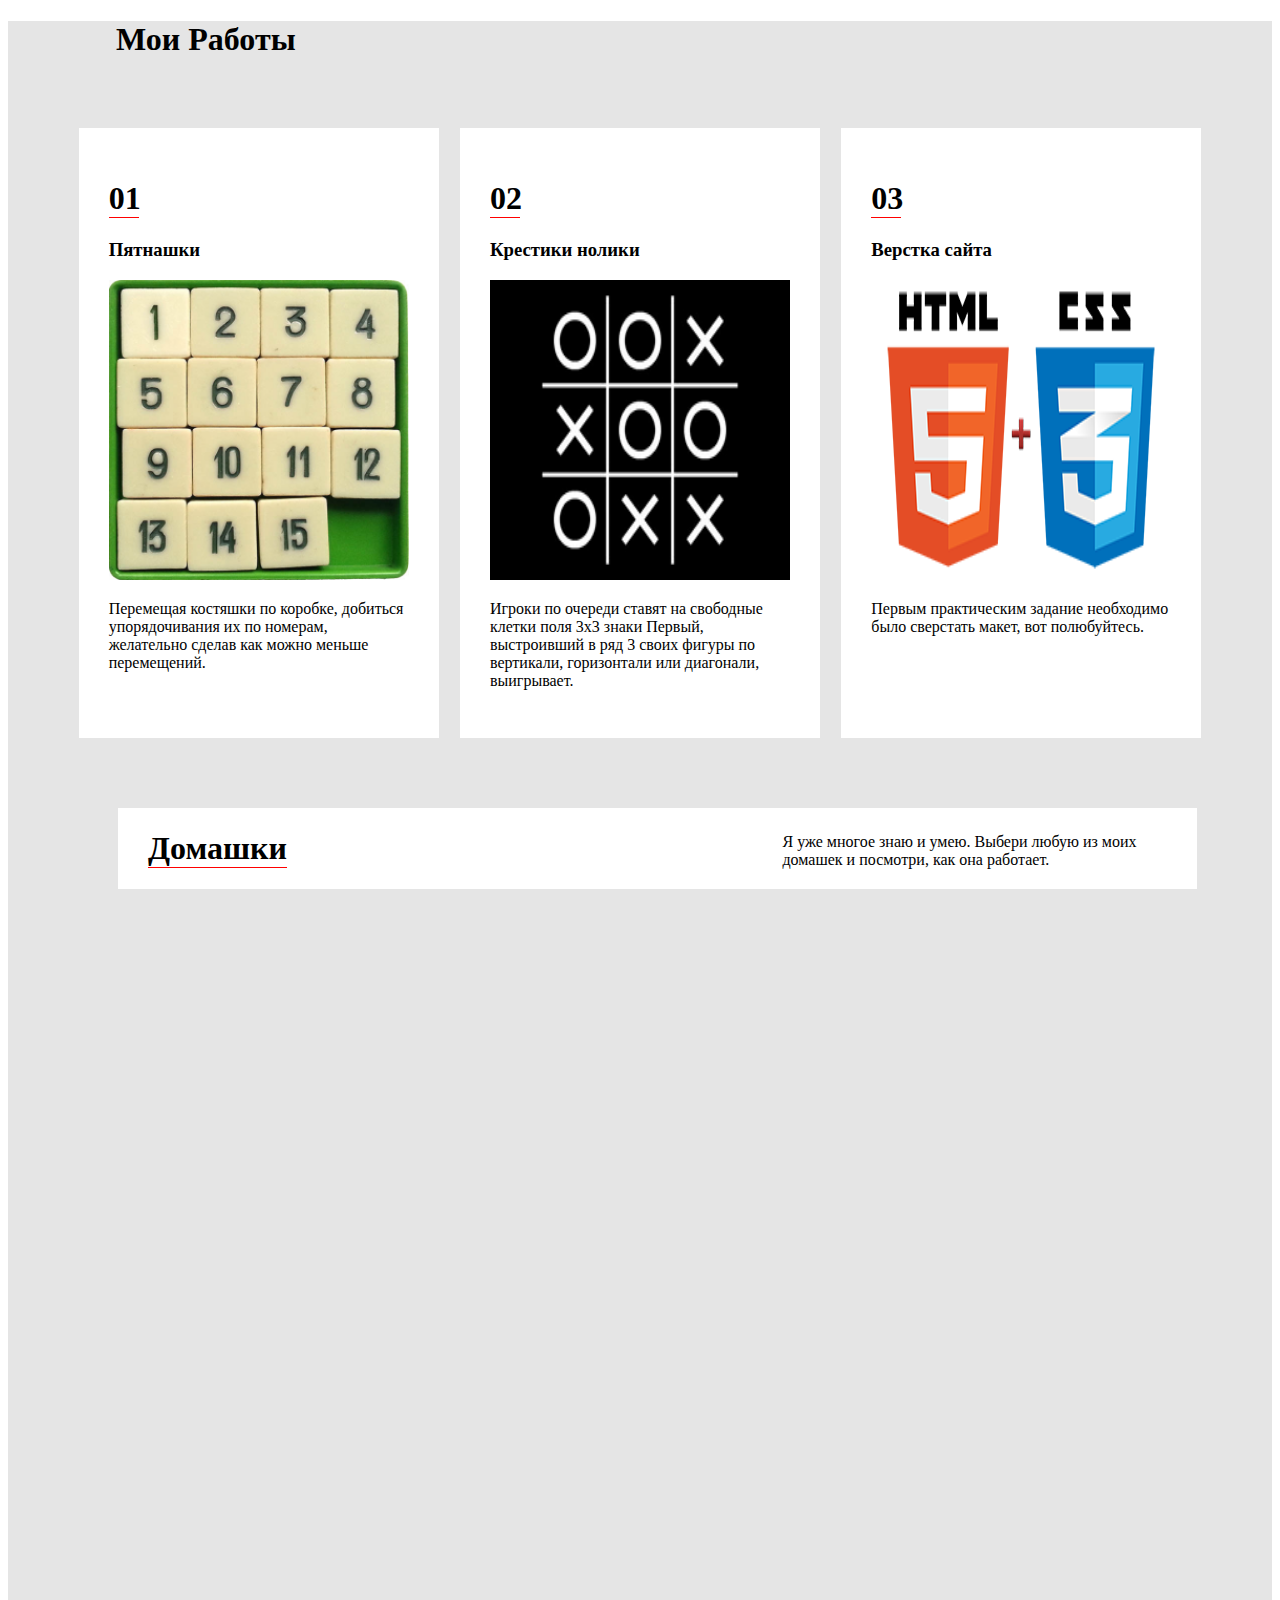
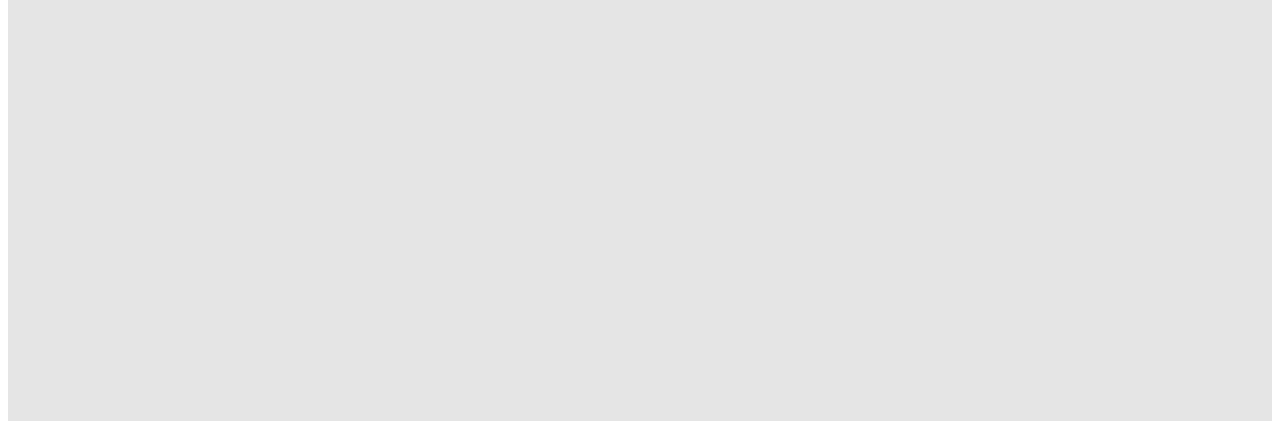
==== untitled14 Portfolio/index.html @ c2953cc2 "Team-Maekup" ====
<!doctype html>
<html lang="en">
<head>
    <meta charset="UTF-8">
    <meta name="viewport"
          content="width=device-width, user-scalable=no, initial-scale=1.0, maximum-scale=1.0, minimum-scale=1.0">
    <meta http-equiv="X-UA-Compatible" content="ie=edge">
    <title>Portfolio</title>
    <link rel="stylesheet" href="css/style.css">
</head>
<body>
<div id="wrapper">
    <h1 id="h1Wrap"> Мои Работы</h1>
    <div id="slider">

   <div class="slide" id="slide1">
     <h1> 01</h1>
       <h3> Пятнашки</h3>
       <img src="img/15-figurnaja-3-1-5-2.png">
       <p>Перемещая костяшки по коробке, добиться упорядочивания их по номерам, желательно сделав как можно меньше перемещений.</p>

   </div>
        <div class="slide" id="slide2">
            <h1> 02</h1>
            <h3> Крестики нолики</h3>
            <img src="img/krestikinoliki.jpg">
            <p>Игроки по очереди ставят на свободные клетки поля 3х3 знаки  Первый, выстроивший в ряд 3 своих фигуры
                по вертикали, горизонтали или диагонали, выигрывает.</p>


    </div>
        <div class="slide" id="slide3">
            <h1> 03</h1>
            <h3> Верстка сайта</h3>
            <img src="img/html5.png.pagespeed.ce.xBQrgJBZOT.png">
            <p>  Первым практическим задание необходимо было сверстать макет, вот полюбуйтесь.</p>

        </div>
      </div>
    <div id="container">
        <div id="contain_text">
            <h1 id="ConteinerH1"> Домашки</h1>
            <p id="container_p"> Я уже многое знаю и умею. Выбери любую из моих домашек и посмотри, как она работает.</p>
        </div>
        <iframe src="index.html2.html" id="iframe1"></iframe>
        <iframe src="tic%20tac%20toe.html" id="tic_tac"></iframe>
        <iframe src="markap.html" id="marcap"> </iframe>
        <p id="p"> </p>

    </div>
    </div>

<script src="js/js.js"></script>
</body>
</html>
---- untitled14 Portfolio/css/style.css ----
#wrapper{
    width: 100%;
    height: 2000px;
    margin: 0 auto;
    background: #E5E5E5;
}
#h1Wrap{
    margin-left: 108px;

}
.slide h1 {
    border-bottom: 1px solid red;
    width: 30px;

}

#slider {
  margin: 50px;
    padding: 10px;
    display: flex;
    flex-direction: row;
    justify-content: space-around;

}
.slide{
    background: white;
    width: 300px;
    height: 550px;
    padding: 30px;
    margin: 10px;
}
.slide img{
    height: 300px;
    width: 300px;
}
.slide:hover{
    border-left: 5px solid red;

}

#contain_text{
    display: flex;
    justify-content: space-between;
    flex-direction: row;
    background: white;
    width: 85.4%;
    margin-left: 110px;

}
#contain_text p{
    margin-top: 25px;
    margin-right: 15px;
    width: 400px;
}
#contain_text h1{
    margin-left: 30px;
    border-bottom: 1px solid red;
}
#iframe1{
    height: 500px;
    width: 500px;
    margin: 100px 500px;
    display: none;

}
#tic_tac{
    width: 500px;
    height: 500px;
    background: white;
    margin-left: 500px;
    margin-top: 50px;
    display: none;
}
#marcap{
    width: 100%;
    height: 2500px;
    margin-top: 20px;
    display: none;

}
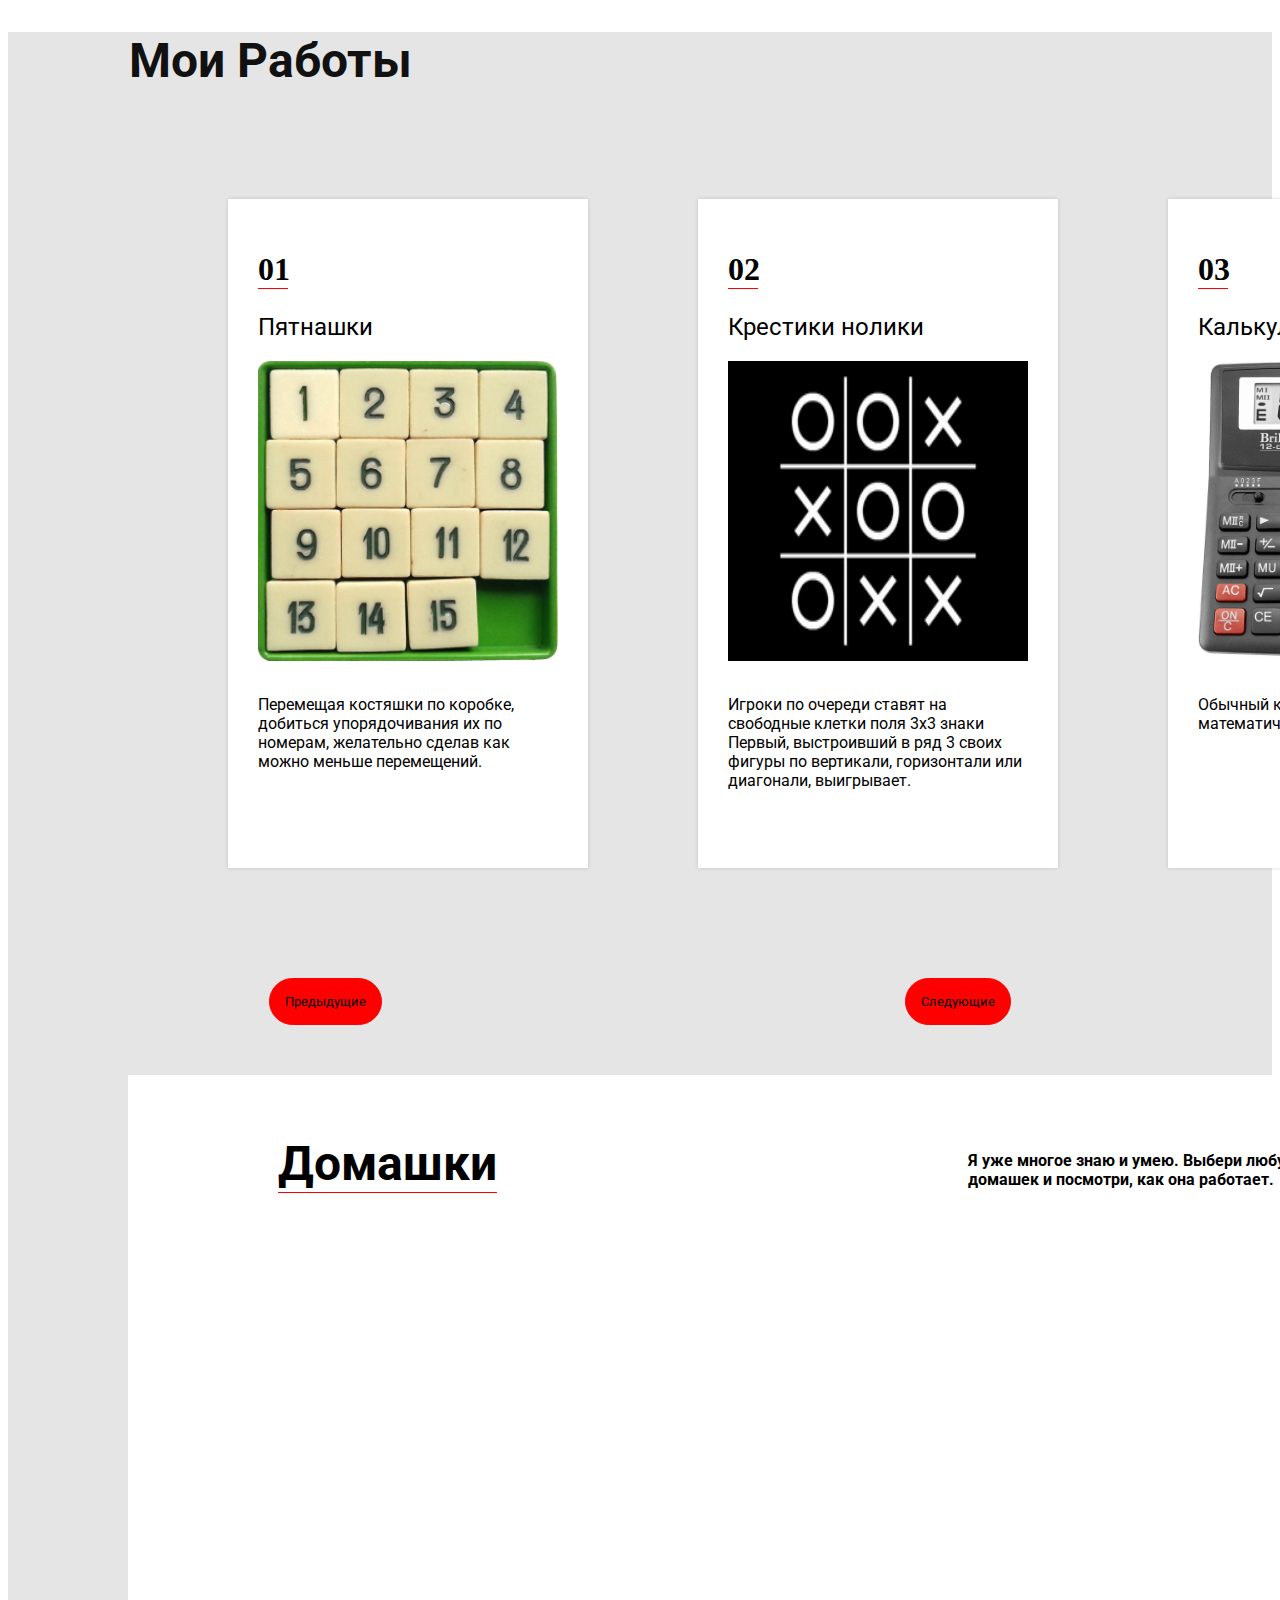
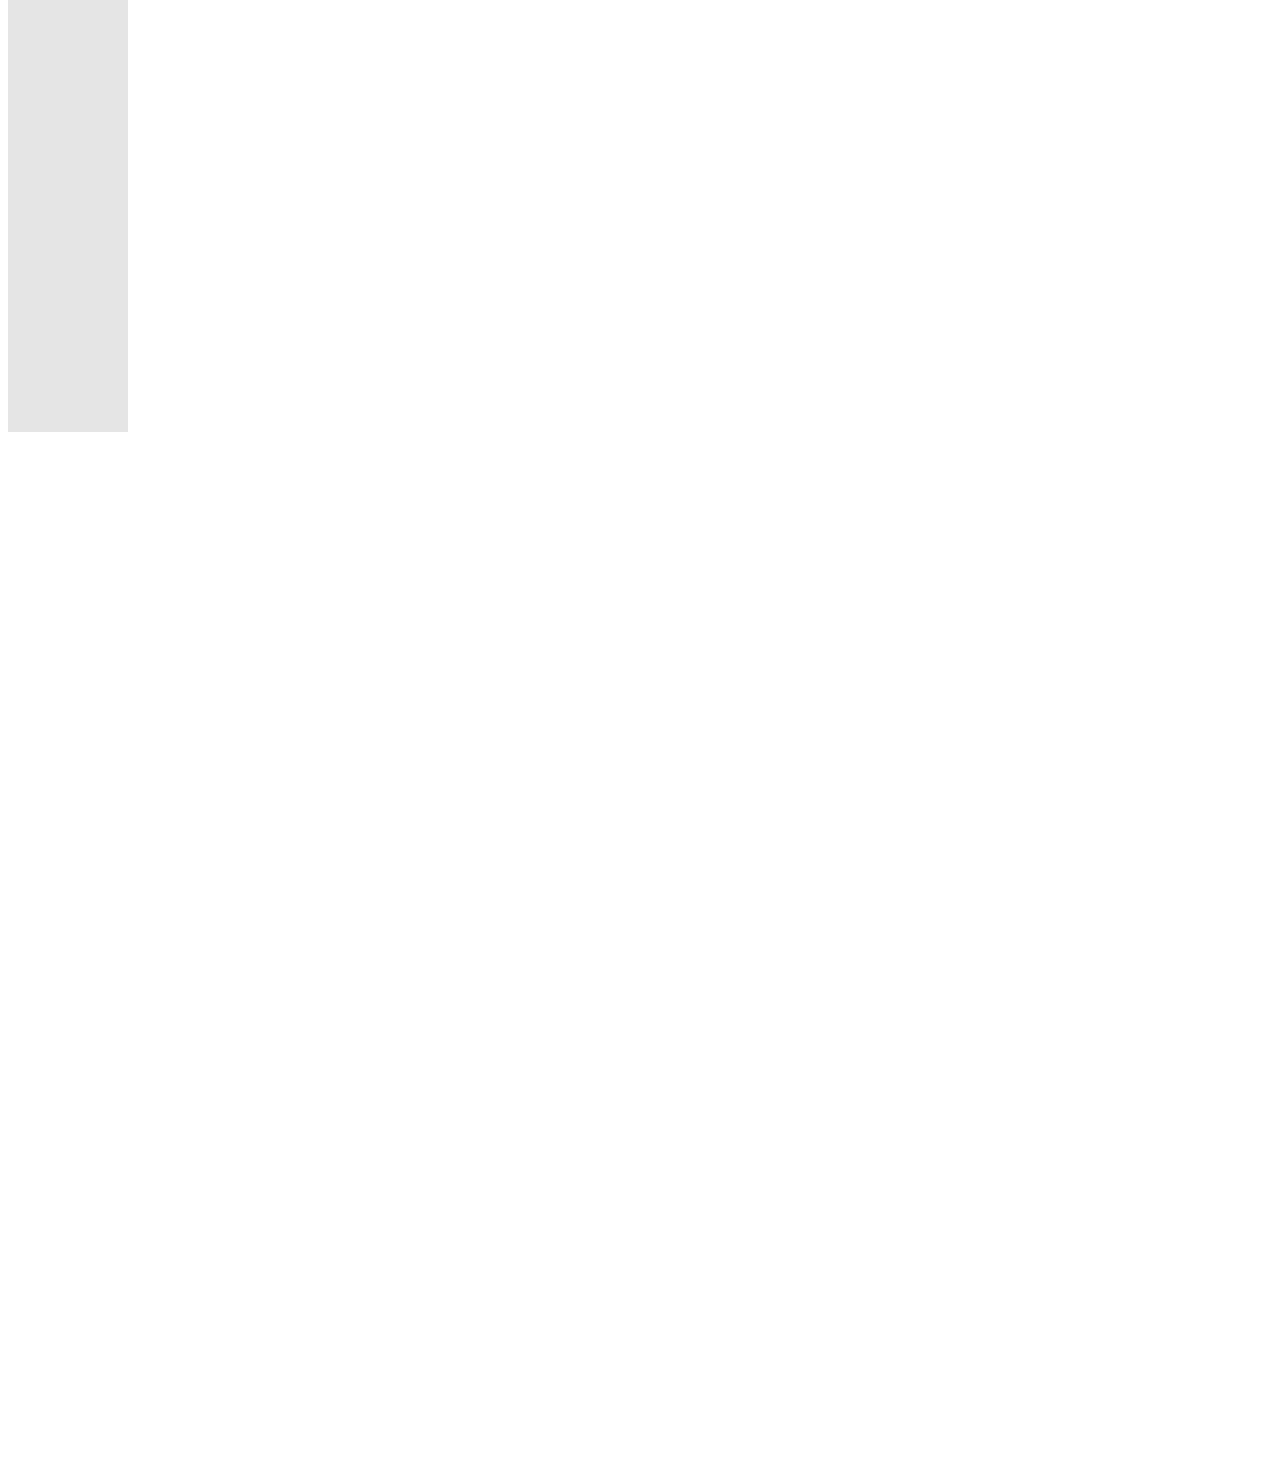
==== commit 3bc2e8b2: "Team-Markup" ====
--- a/untitled14 Portfolio/index.html
+++ b/untitled14 Portfolio/index.html
@@ -7,48 +7,79 @@
     <meta http-equiv="X-UA-Compatible" content="ie=edge">
     <title>Portfolio</title>
     <link rel="stylesheet" href="css/style.css">
+    <link href="https://fonts.googleapis.com/css?family=Roboto" rel="stylesheet">
 </head>
 <body>
 <div id="wrapper">
     <h1 id="h1Wrap"> Мои Работы</h1>
     <div id="slider">
 
-   <div class="slide" id="slide1">
-     <h1> 01</h1>
-       <h3> Пятнашки</h3>
-       <img src="img/15-figurnaja-3-1-5-2.png">
-       <p>Перемещая костяшки по коробке, добиться упорядочивания их по номерам, желательно сделав как можно меньше перемещений.</p>
+        <div class="slide" id="slide1">
+            <h1> 01</h1>
+            <h3> Пятнашки</h3>
+            <img src="img/15-figurnaja-3-1-5-2.png">
+            <p>Перемещая костяшки по коробке, добиться упорядочивания их по номерам, желательно сделав как можно меньше перемещений.</p>
 
-   </div>
+        </div>
         <div class="slide" id="slide2">
             <h1> 02</h1>
             <h3> Крестики нолики</h3>
             <img src="img/krestikinoliki.jpg">
             <p>Игроки по очереди ставят на свободные клетки поля 3х3 знаки  Первый, выстроивший в ряд 3 своих фигуры
                 по вертикали, горизонтали или диагонали, выигрывает.</p>
+        </div>
 
-
-    </div>
         <div class="slide" id="slide3">
-            <h1> 03</h1>
+            <h1> 04</h1>
             <h3> Верстка сайта</h3>
             <img src="img/html5.png.pagespeed.ce.xBQrgJBZOT.png">
             <p>  Первым практическим задание необходимо было сверстать макет, вот полюбуйтесь.</p>
 
         </div>
-      </div>
+        <div class="slide" id="slideCalculator">
+            <h1> 03</h1>
+            <h3> Калькулятор</h3>
+            <img src="img/calkulator.jpg">
+            <p> Обычный калькулятор для математических операций</p>
+
+        </div>
+        <div class="slide" id="nextWork">
+            <h1> 05</h1>
+            <h3> Это будет потом</h3>
+            <img src="img/Next.png">
+            <P> Кто знает что будет дальше, возможно новый Facebook.</P>
+        </div>
+    </div>
+    <div class="inputs">
+        <input type="submit" value="Предыдущие" id="inp1">
+        <input type="submit" value="Следующие" id="inp2">
+    </div>
     <div id="container">
-        <div id="contain_text">
+        <div id="containText">
             <h1 id="ConteinerH1"> Домашки</h1>
-            <p id="container_p"> Я уже многое знаю и умею. Выбери любую из моих домашек и посмотри, как она работает.</p>
+            <p id="containerP"> Я уже многое знаю и умею. Выбери любую из моих домашек и посмотри, как она работает.</p>
         </div>
-        <iframe src="index.html2.html" id="iframe1"></iframe>
-        <iframe src="tic%20tac%20toe.html" id="tic_tac"></iframe>
-        <iframe src="markap.html" id="marcap"> </iframe>
-        <p id="p"> </p>
+        <iframe src="htmlDirectory/index.html2.html" id="iframe1"></iframe>
+        <iframe src="htmlDirectory/tic%20tac%20toe.html" id="ticTac"></iframe>
+        <iframe src="htmlDirectory/markap.html" id="marcap"> </iframe>
+        <iframe src="htmlDirectory/calculator.html" id="Calc"></iframe>
+        <h1 id="someWords"> Сдесь будут работы которые будт стоит миллионы, несмотря на то что сейчас ничто этого не предвещает. </h1>
 
     </div>
     </div>
+  <div class="ContainerValue">
+      <h1 id="tagGameH1">Пятнашки</h1>
+      <p id="tagGameP">Перемещая костяшки по коробке, добиться упорядочивания их по номерам, желательно сделав как можно меньше перемещений.</p>
+      <h1 id="TicTacGameH1">Крестики Нолики</h1>
+      <P id="ticTacGameP">Игроки по очереди ставят на свободные клетки поля 3х3 знаки Первый, выстроивш' +
+          'ий в ряд 3 своих фигуры по вертикали, горизонтали или диагонали, выигрывает.</P>
+      <h1 id="calculateGameH1"> Калькулятор</h1>
+      <p id="calculateGameP">Калькулятор для математических вычеслений</p>
+      <h1 id="MarcapCiteH1"> Верстка сайта</h1>
+      <p id="MarcapCiteP"> Первое задание, игры нет, но достаточно просто  восхищатся</p>
+      <h1 id="NextWorkH1"> Скоро что-нибудь будет!</h1>
+      <p id="NextWorkP"> Здесь пока ничего но завтра....</p>
+  </div>
 
 <script src="js/js.js"></script>
 </body>
--- a/untitled14 Portfolio/css/style.css
+++ b/untitled14 Portfolio/css/style.css
@@ -4,30 +4,94 @@
     margin: 0 auto;
     background: #E5E5E5;
 }
+
 #h1Wrap{
-    margin-left: 108px;
+    margin-bottom: 50px;
+    margin-left: 121px;
+    font-family: Roboto;
+    font-style: normal;
+    font-weight: bold;
+    font-size: 48px;
+    line-height: normal;
+    color: #111111;
 
 }
+.inputs{
+    display: flex;
+    justify-content: space-around;
+    margin-bottom: 50px;
+
+}
+@keyframes anim {
+    from {width: 120px}
+    to{width: 20%}
+
+}
+input{
+background: red;
+    padding: 15px;
+    border: 1px solid red;
+    border-radius: 60px 60px 60px 60px;
+    animation-name: anim;
+    animation-duration: 2s;
+    animation-direction: alternate;
+    animation-timing-function: linear;
+    animation-play-state: paused;
+    animation-iteration-count: infinite;
+    transition: all 2s;
+}
+input:hover{
+    animation-play-state: running;
+
+
+}
+
+
 .slide h1 {
     border-bottom: 1px solid red;
     width: 30px;
 
+
+
 }
 
 #slider {
-  margin: 50px;
+  margin: 50px 0px 0px 100px;
     padding: 10px;
     display: flex;
     flex-direction: row;
     justify-content: space-around;
+    width: 1200px;
 
 }
+
 .slide{
     background: white;
-    width: 300px;
-    height: 550px;
+    width: 346px;
+    height: 609px;
     padding: 30px;
-    margin: 10px;
+    margin-left: 110px;
+    margin-top: 50px;
+    margin-bottom: 100px;
+    box-shadow: 0px 0px 4px rgba(0, 0, 0, 0.15);
+
+}
+.slide h3{
+    font-family: Roboto;
+    font-style: normal;
+    font-weight: normal;
+    font-size: 24px;
+    line-height: normal;
+    margin-bottom: 20px;
+}
+.slide p{
+    font-family: Roboto;
+    font-style: normal;
+    font-weight: normal;
+    font-size: 16px;
+    line-height: normal;
+    margin-top: 30px;
+    color: #000000;
 }
 .slide img{
     height: 300px;
@@ -35,39 +99,65 @@
 }
 .slide:hover{
     border-left: 5px solid red;
+    cursor: pointer;
 
 }
-
-#contain_text{
+#container{
+    height: 2000px;
+    background: white;
+    width: 1300px;
+    margin-left: 120px;
+}
+#containText{
     display: flex;
     justify-content: space-between;
     flex-direction: row;
     background: white;
-    width: 85.4%;
-    margin-left: 110px;
+    width: 1180px;
+    margin-top: 50px;
+    margin-left: 120px;
 
 }
-#contain_text p{
-    margin-top: 25px;
-    margin-right: 15px;
+#containText p{
+    margin-top: 76px;
+    margin-right: 60px;
     width: 400px;
+    font-family: Roboto;
+    font-style: normal;
+    font-weight: bold;
+    line-height: normal;
+
 }
-#contain_text h1{
+#ConteinerH1{
+    margin-top: 60px;
+    margin-left: 60px;
+    margin-bottom: 72px;
+}
+
+
+#containText h1{
     margin-left: 30px;
     border-bottom: 1px solid red;
+    font-family: Roboto;
+    font-style: normal;
+    font-weight: bold;
+    font-size: 48px;
+    line-height: normal;
+
+
 }
 #iframe1{
     height: 500px;
     width: 500px;
-    margin: 100px 500px;
+    margin: 100px 400px;
     display: none;
 
 }
-#tic_tac{
+#ticTac{
     width: 500px;
     height: 500px;
     background: white;
-    margin-left: 500px;
+    margin-left: 400px;
     margin-top: 50px;
     display: none;
 }
@@ -77,4 +167,33 @@
     margin-top: 20px;
     display: none;
 
+}
+#Calc{
+    margin: 50px auto;
+    width: 500px;
+    height: 500px;
+    margin-left: 400px;
+    background: white;
+    display: none;
+}
+#slide3{
+  display: none;
+}
+#nextWork {
+    display: none;
+
+}
+#someWords{
+    width: 1200px;
+    margin-top: 20px;
+    margin-left: 100px;
+    display: none;
+}
+input{
+    font-family: Roboto;
+    font-style: normal;
+}
+.ContainerValue{
+    display: none;
+
 }